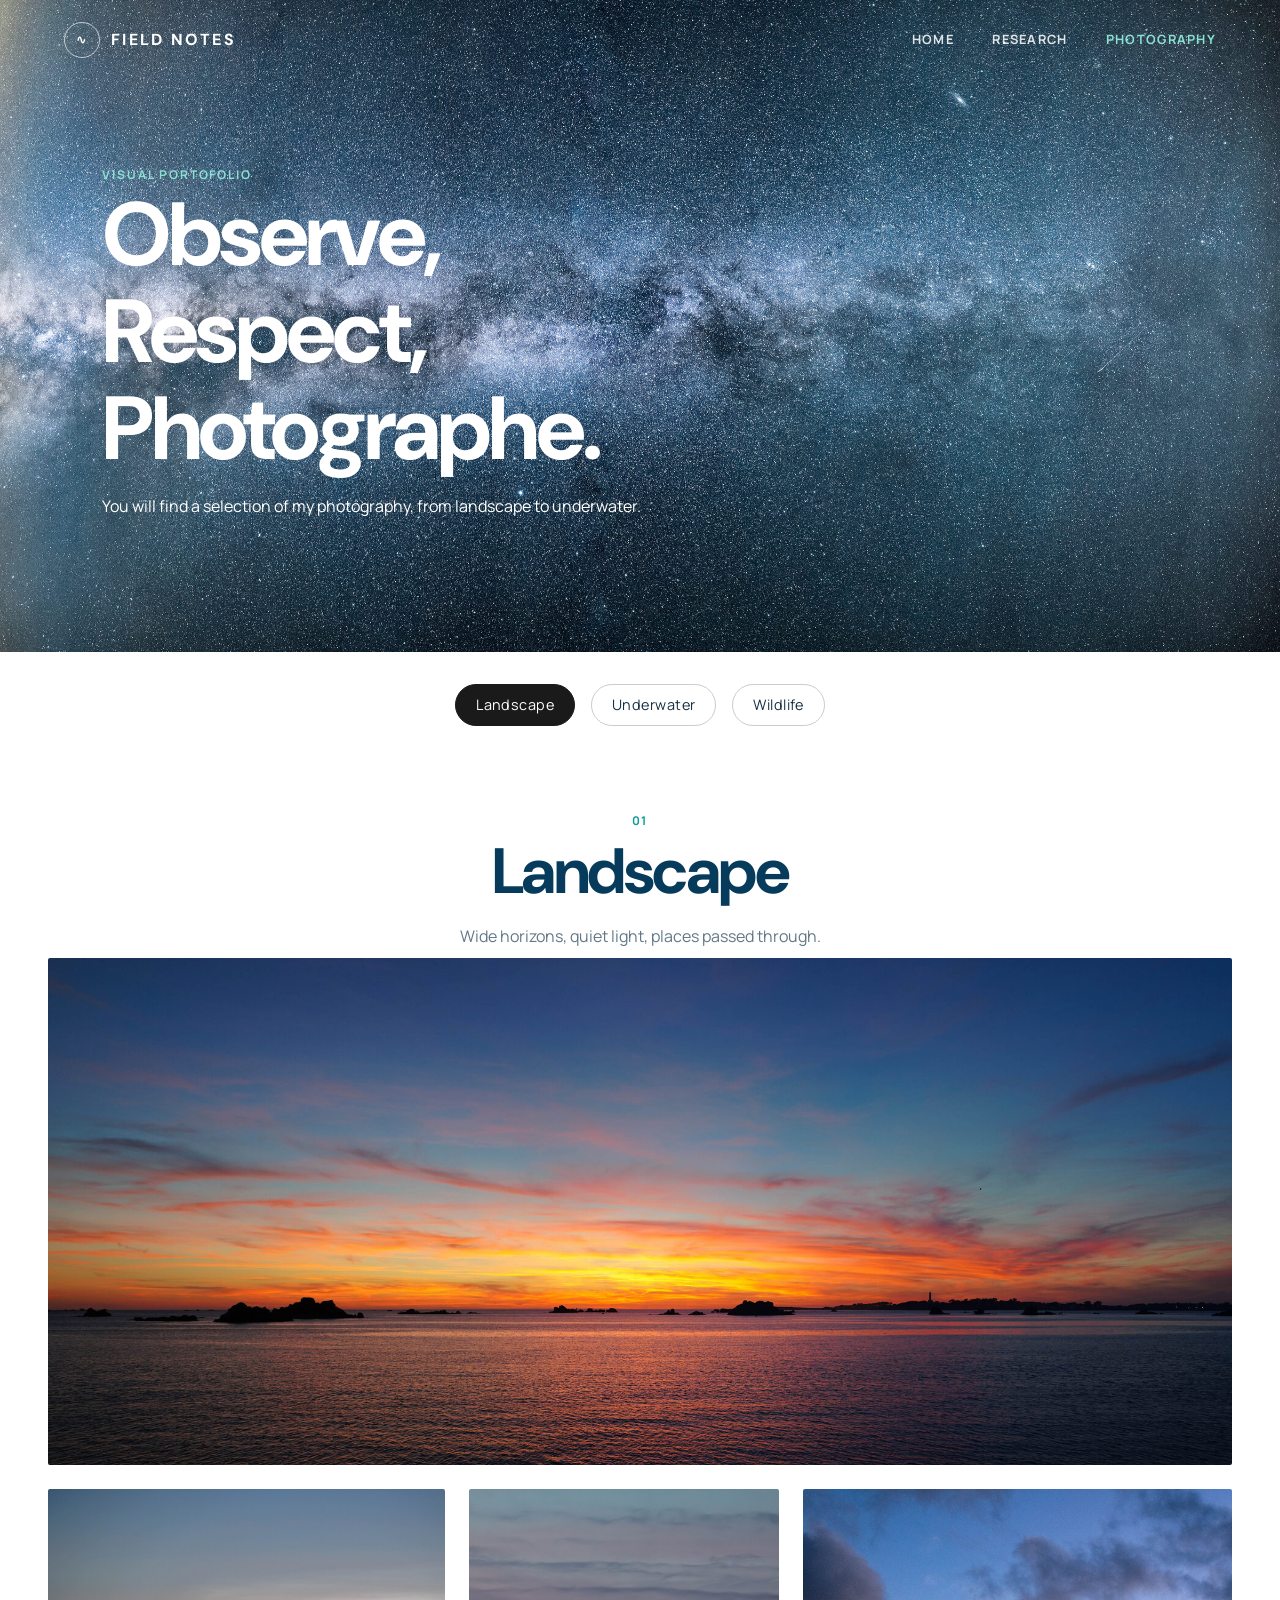
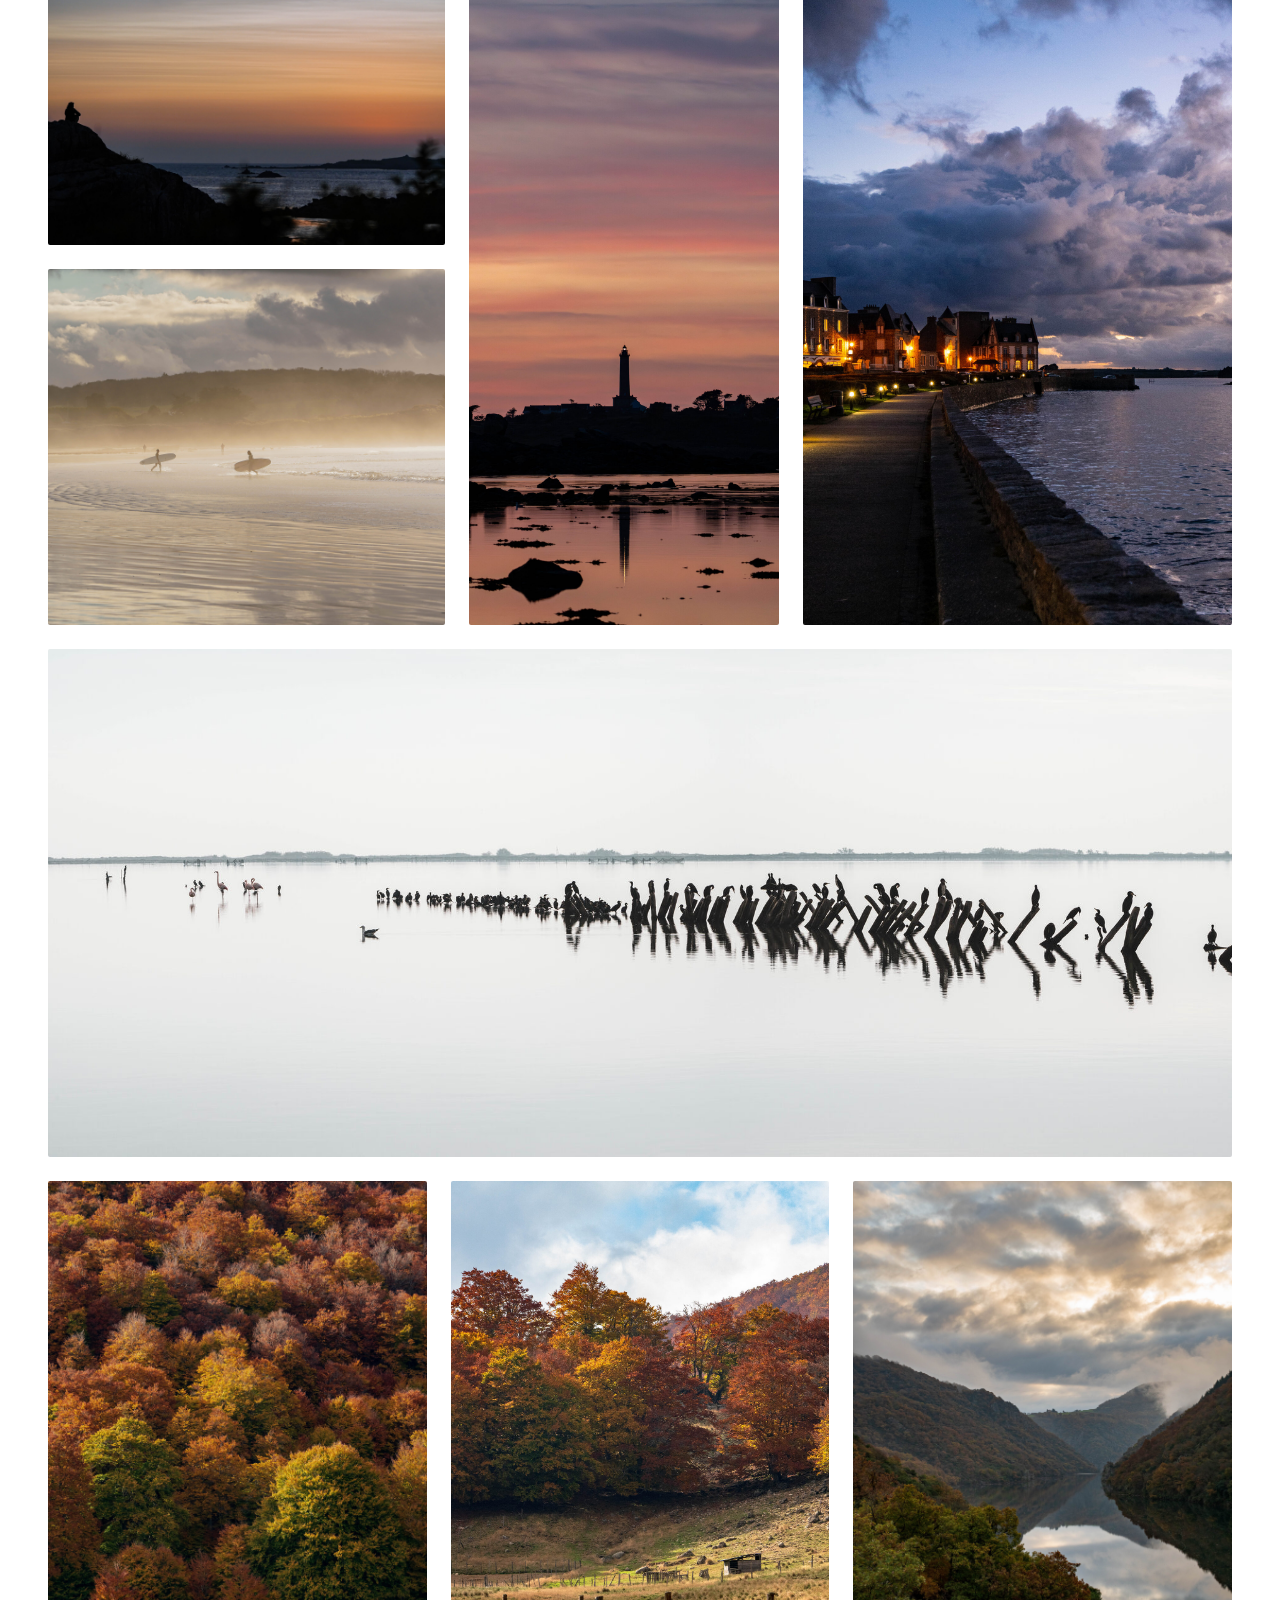
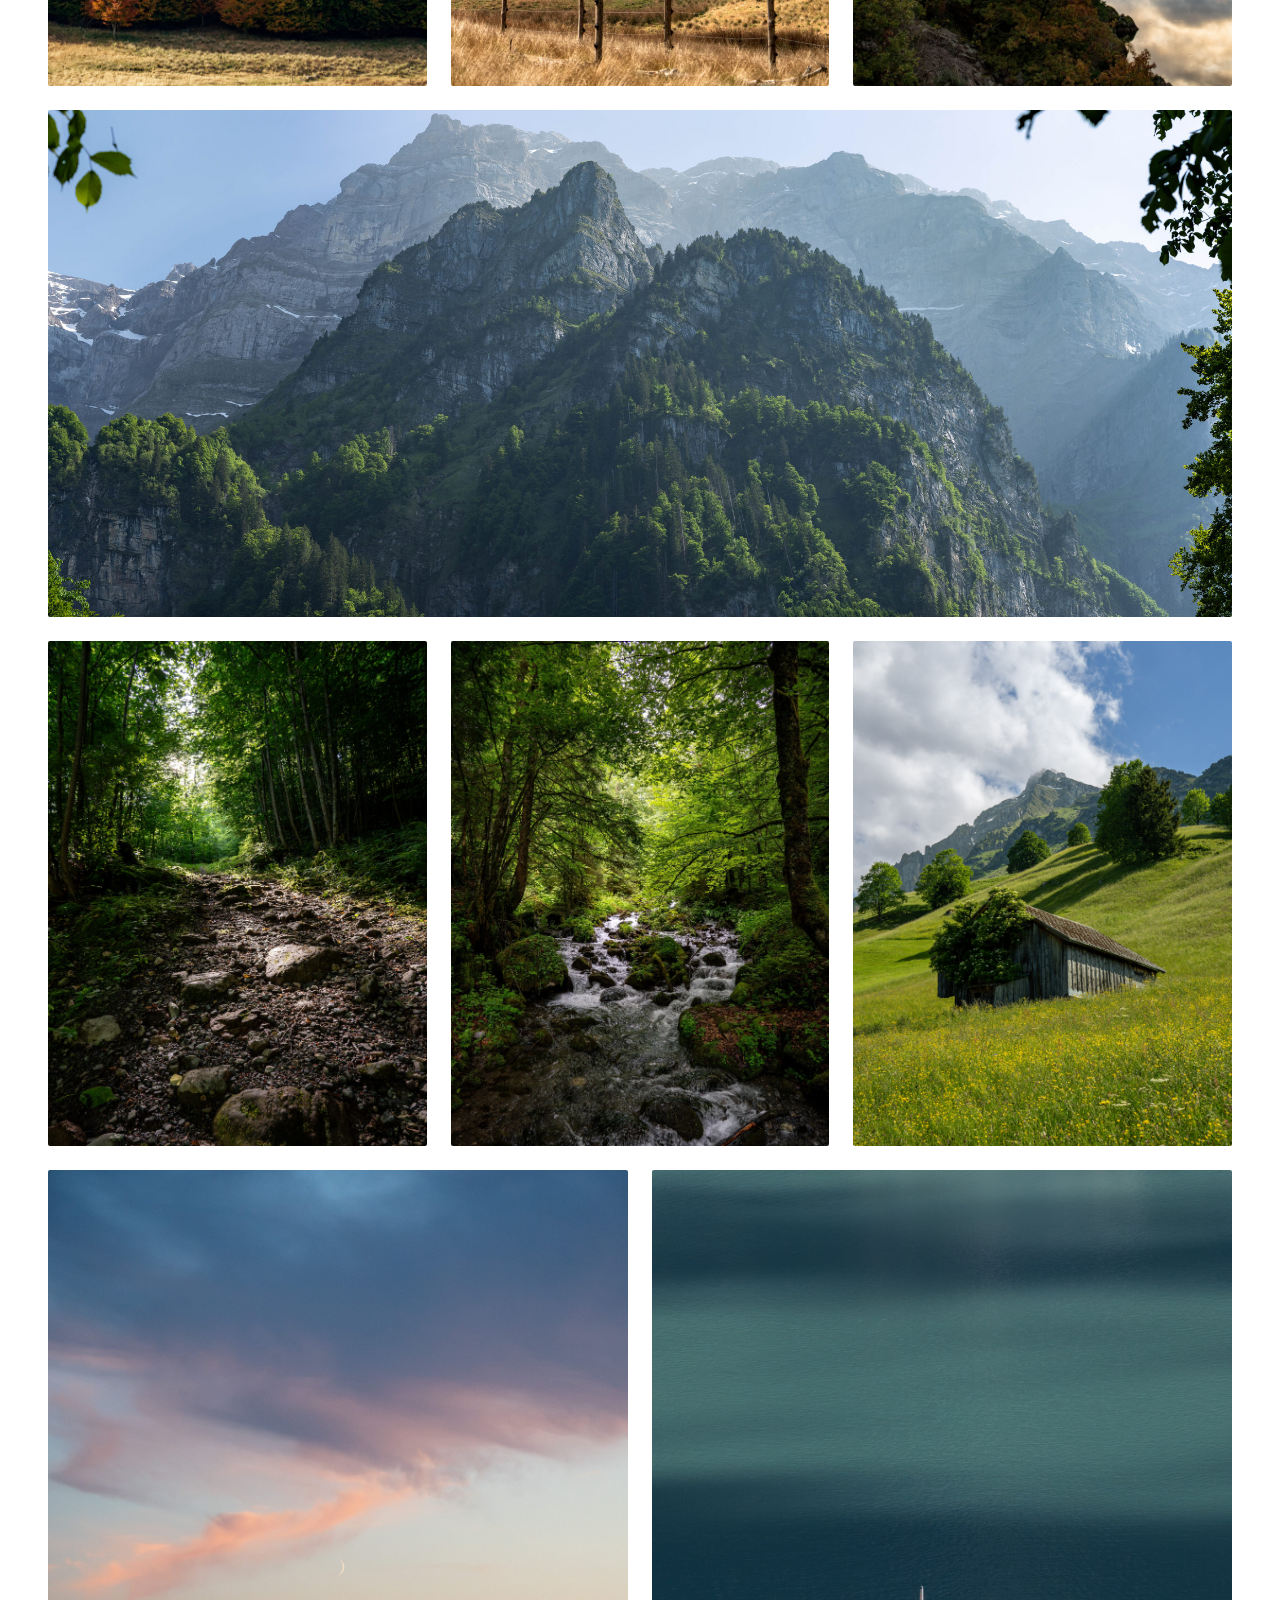
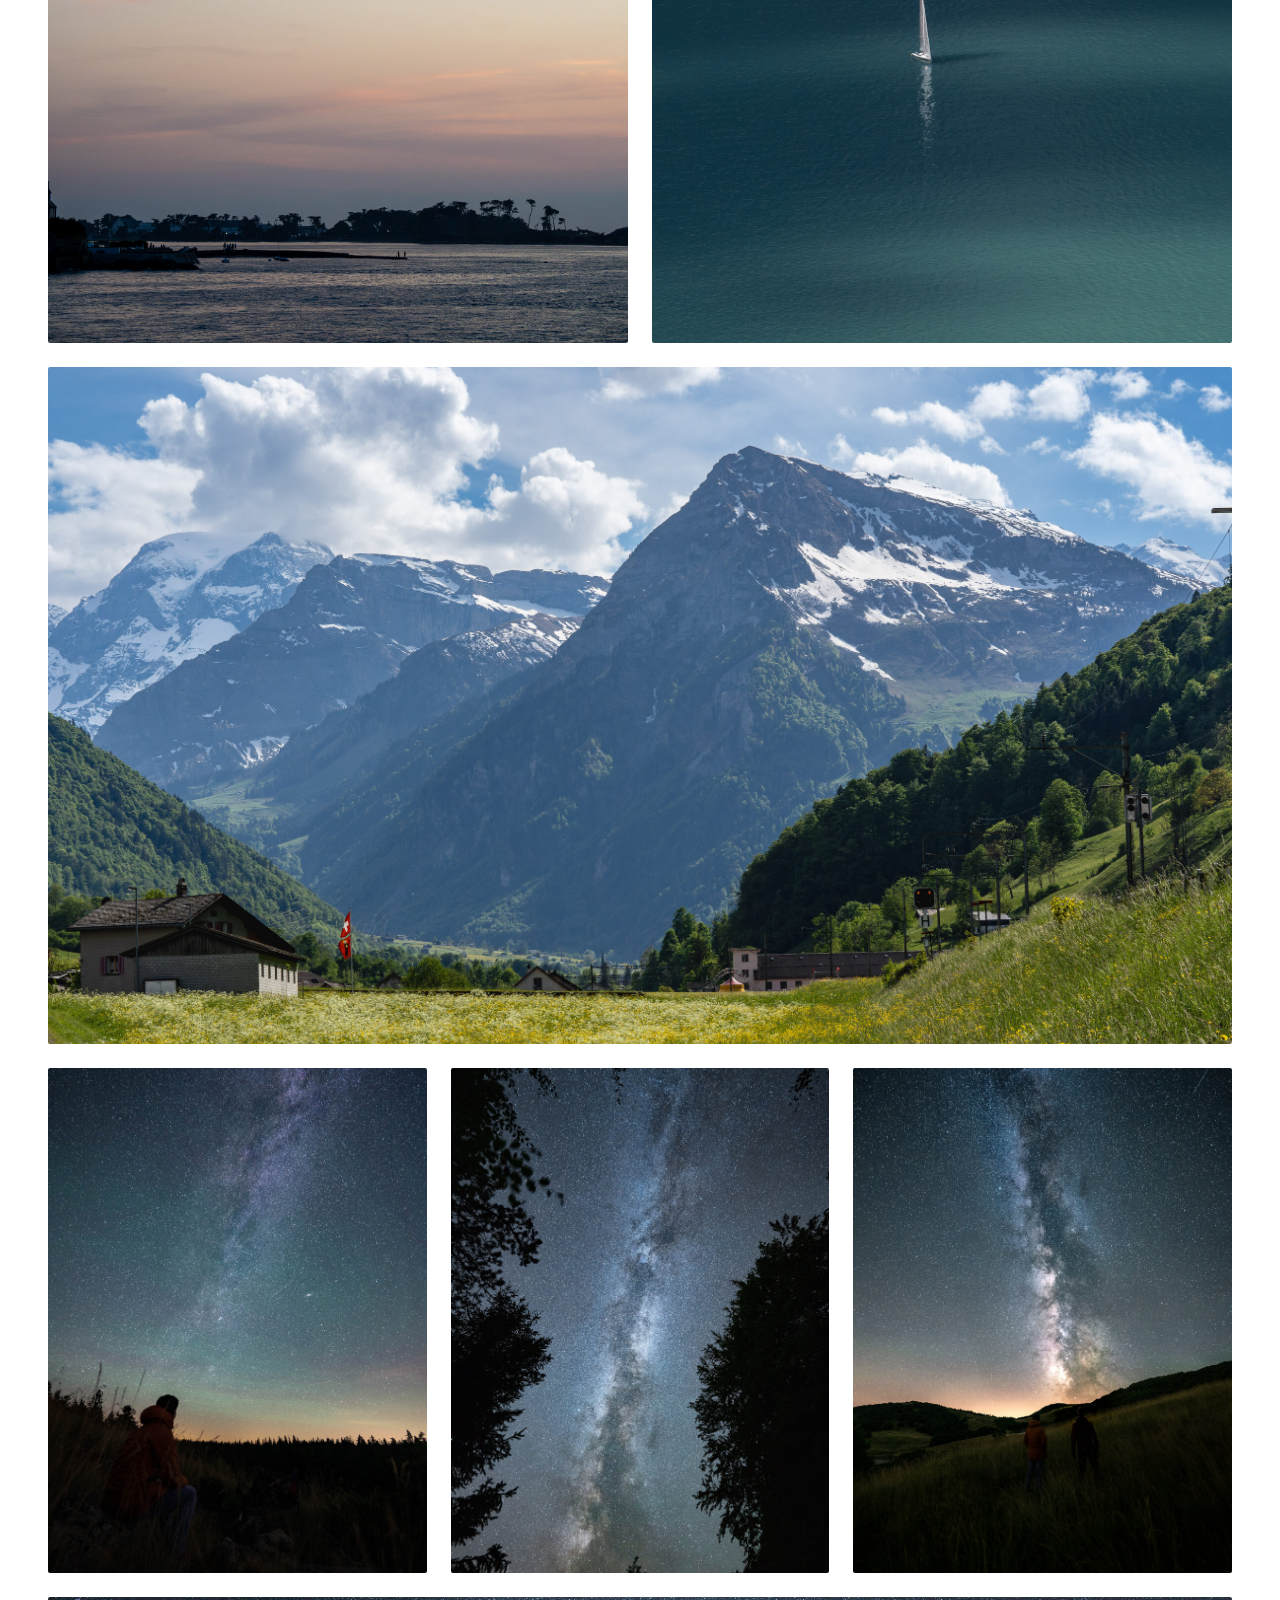
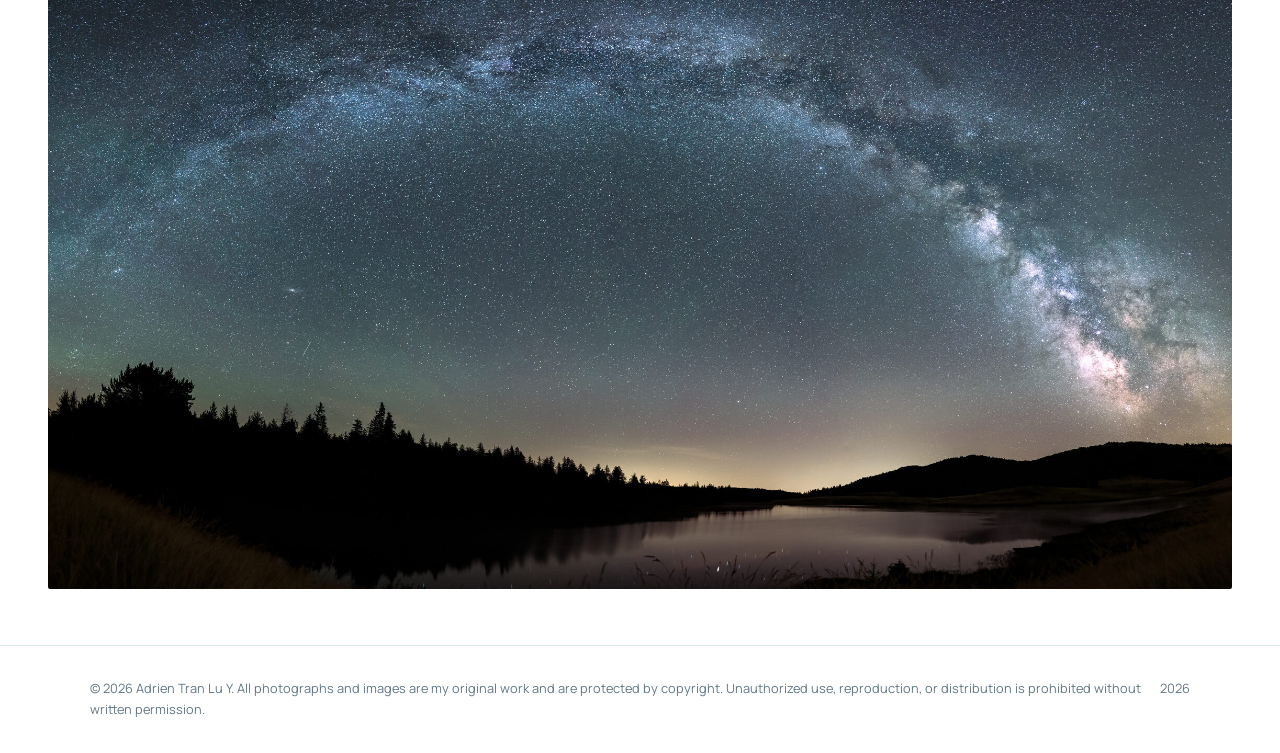
==== photography.html @ f04285f2 "Initial website upload" ====
<!doctype html>
<html lang="en">
    <head>
        <meta charset="utf-8" />
        <meta name="viewport" content="width=device-width, initial-scale=1" />
        <meta name="description" content="Field Notes — research and photography portfolio" />
        <title>Photography · Field Notes</title>
        <link rel="stylesheet" href="css/style.css" />
    </head>
    <body>
        <header class="site-header">
            <nav class="navbar" aria-label="Primary navigation">
                <a class="brand" href="index.html"><span class="brand-mark">∿</span><span>Field Notes</span></a>
                <div class="nav-links">
                    <a href="index.html">Home</a><a href="research.html">Research</a
                    ><a href="photography.html" aria-current="page">Photography</a>
                </div>
            </nav>
        </header>
        <main>
            <section
                class="project-hero"
                style="
                    position: relative;
                    background-image: url(&quot;images/banner3.jpg&quot;);
                    background-size: cover;
                    background-position: center;
                    overflow: hidden;
                ">
                <div class="section-heading">
                    <span style="color: #8be2d4" class="kicker">Visual Portofolio</span>
                    <h1 style="color: #ffffff">Observe, Respect, Photographe.</h1>
                    <p style="color: #ffffff">
                        You will find a selection of my photography, from landscape to underwater.
                    </p>
                </div>
            </section>

            <!-- Filter tabs -->
            <div class="gallery-tabs">
                <input type="radio" name="gallery-filter" id="tab-landscape" checked hidden />
                <input type="radio" name="gallery-filter" id="tab-underwater" hidden />
                <input type="radio" name="gallery-filter" id="tab-wildlife" hidden />

                <div class="tabs-nav">
                    <label for="tab-landscape">Landscape</label>
                    <label for="tab-underwater">Underwater</label>
                    <label for="tab-wildlife">Wildlife</label>
                </div>
                <!-- Landscape panel -->
                <div class="gallery-panel" data-group="landscape">
                    <section style="padding-left: 3rem; padding-right: 3rem" class="page-shell">
                        <div class="section-heading">
                            <span class="kicker">01</span>
                            <h2>Landscape</h2>
                            <p>Wide horizons, quiet light, places passed through.</p>
                        </div>
                        <div class="gallery">
                            <!-- Panoramic photo -->
                            <figure class="album album--wide">
                                <img src="images/pano1.jpg" alt="Placeholder panoramic landscape photograph" />
                            </figure>
                        </div>

                        <div class="gallery gallery--mosaic">
                            <figure class="album mosaic-item-1">
                                <div class="mosaic-media">
                                    <img
                                        src="images/landscape1.jpg"
                                        alt="Placeholder wildlife photograph"
                                        style="object-position: 30% 80%" />
                                </div>
                            </figure>

                            <figure class="album mosaic-item-2">
                                <div class="mosaic-media">
                                    <img src="images/landscape2.jpg" alt="Placeholder wildlife photograph" />
                                </div>
                            </figure>

                            <figure class="album mosaic-item-3">
                                <div class="mosaic-media">
                                    <img src="images/landscape3.jpg" alt="Placeholder wildlife photograph" />
                                </div>
                            </figure>

                            <figure class="album mosaic-item-4">
                                <div class="mosaic-media">
                                    <img
                                        src="images/landscape4.jpg"
                                        alt="Placeholder wildlife photograph"
                                        style="object-position: 20% 60%" />
                                </div>
                            </figure>
                        </div>
                        <div class="gallery">
                            <!-- Panoramic photo -->
                            <figure class="album album--wide">
                                <img src="images/pano2.jpg" alt="Placeholder panoramic landscape photograph" />
                            </figure>
                        </div>
                        <div class="gallery">
                            <!-- Three vertical photos -->
                            <figure class="album album--tall">
                                <img src="images/landscape5.jpg" alt="Placeholder vertical landscape photograph" />
                            </figure>
                            <figure class="album album--tall">
                                <img src="images//landscape6.jpg" alt="Placeholder vertical landscape photograph" />
                            </figure>
                            <figure class="album album--tall">
                                <img src="images//landscape7.jpg" alt="Placeholder vertical landscape photograph" />
                            </figure>
                        </div>
                        <div class="gallery">
                            <!-- Panoramic photo -->
                            <figure class="album album--wide">
                                <img src="images/landscape8.jpg" alt="Placeholder panoramic landscape photograph" />
                            </figure>
                        </div>
                        <div class="gallery">
                            <!-- Duo of photos -->
                            <figure class="album album--tall">
                                <img
                                    src="images/landscape9.jpg"
                                    alt="Placeholder duo landscape photograph"
                                    style="object-position: top" />
                            </figure>
                            <figure class="album album--tall">
                                <img
                                    src="images/landscape10.jpg"
                                    alt="Placeholder duo landscape photograph"
                                    style="object-position: top" />
                            </figure>
                            <figure class="album album--tall">
                                <img src="images/landscape11.jpg" alt="Placeholder duo landscape photograph" />
                            </figure>
                            <figure class="album album--pair">
                                <img
                                    src="images/landscape12.jpg"
                                    alt="Placeholder duo landscape photograph"
                                    style="aspect-ratio: 1.5/ 2" />
                            </figure>
                            <figure class="album album--pair">
                                <img
                                    src="images/landscape13.jpg"
                                    alt="Placeholder duo landscape photograph"
                                    style="aspect-ratio: 1.5/ 2" />
                            </figure>
                        </div>
                        <div class="gallery">
                            <!-- Panoramic photo -->
                            <figure class="album album--wide">
                                <img
                                    src="images/landscape14.jpg"
                                    alt="Placeholder panoramic landscape photograph"
                                    style="aspect-ratio: 3.5 / 2; object-position: top" />
                            </figure>
                            <figure class="album album--tall">
                                <img
                                    src="images/DSC09922-Modifier.jpg"
                                    alt="Placeholder panoramic landscape photograph" />
                            </figure>
                            <figure class="album album--tall">
                                <img src="images/DSC041671.jpg" alt="Placeholder panoramic landscape photograph" />
                            </figure>
                            <figure class="album album--tall">
                                <img
                                    src="images/DSC09934-Modifier-2.jpg"
                                    alt="Placeholder panoramic landscape photograph" />
                            </figure>
                            <figure class="album album--wide">
                                <img
                                    src="images/banner33.jpg"
                                    alt="Placeholder panoramic landscape photograph"
                                    style="aspect-ratio: 4/ 2; object-position: top" />
                            </figure>
                        </div>
                    </section>
                </div>

                <!-- Underwater panel -->
                <div class="gallery-panel" data-group="underwater">
                    <section class="page-shell">
                        <div class="section-heading">
                            <span class="kicker">02</span>
                            <h2>Underwater</h2>
                            <p>Beneath the surface</p>
                        </div>
                        <div class="gallery">
                            <!-- Panoramic photo -->
                            <figure class="album album--wide">
                                <img src="images/uw1.jpg" alt="Placeholder panoramic landscape photograph" />
                            </figure>
                        </div>
                        <div class="gallery">
                            <!-- Duo of photos -->
                            <figure class="album album--pair">
                                <img
                                    src="images/uw2.jpg"
                                    alt="Placeholder duo landscape photograph"
                                    style="aspect-ratio: /2" />
                            </figure>
                            <figure class="album album--pair">
                                <img src="images/DSC04705.jpg" alt="Placeholder duo landscape photograph" />
                            </figure>
                            <figure class="album album--pair">
                                <img
                                    src="images/DSC03110-Avec accentuation-Bruit.jpg"
                                    alt="Placeholder duo landscape photograph" />
                            </figure>
                            <figure class="album album--pair">
                                <img
                                    src="images/DSC03451-Avec accentuation-Bruit.jpg"
                                    alt="Placeholder duo landscape photograph" />
                            </figure>
                        </div>
                        <div class="gallery">
                            <!-- Panoramic photo -->
                            <figure class="album album--wide">
                                <img src="images/uw.jpg" alt="Placeholder panoramic landscape photograph" />
                            </figure>
                        </div>
                        <div class="gallery">
                            <!-- Duo of photos -->
                            <figure class="album album--pair">
                                <img
                                    src="images/DSC03944-Avec accentuation-Bruit.jpg"
                                    alt="Placeholder duo landscape photograph" />
                            </figure>
                            <figure class="album album--pair">
                                <img src="images/banner2.jpg" alt="Placeholder duo landscape photograph" />
                            </figure>
                            <figure class="album album--pair">
                                <img
                                    src="images/DSC04316-Avec accentuation-Bruit-2.jpg"
                                    alt="Placeholder duo landscape photograph"
                                    style="aspect-ratio: /2" />
                            </figure>
                            <figure class="album album--pair">
                                <img src="images/DSC05873.jpg" alt="Placeholder duo landscape photograph" />
                            </figure>
                        </div>
                        <div class="gallery">
                            <!-- Panoramic photo -->
                            <figure class="album album--wide">
                                <img
                                    src="images/DSC06526.jpg"
                                    alt="Placeholder panoramic landscape photograph"
                                    style="aspect-ratio: 4/ 2; object-position:" />
                            </figure>
                            <figure class="album album--pair">
                                <img src="images/uw4.jpg" alt="Placeholder duo landscape photograph" />
                            </figure>
                            <figure class="album album--pair">
                                <img src="images/uw5.jpg" alt="Placeholder duo landscape photograph" />
                            </figure>
                            <figure class="album album--tall">
                                <img
                                    src="images/DSC04952.jpg"
                                    alt="Placeholder duo landscape photograph"
                                    style="aspect-ratio: /2" />
                            </figure>
                            <figure class="album album--tall">
                                <img
                                    src="images/DSC05043-2.jpg"
                                    alt="Placeholder duo landscape photograph"
                                    style="aspect-ratio: /2" />
                            </figure>
                            <figure class="album album--tall">
                                <img
                                    src="images/DSC03729-Avec accentuation-Bruit.jpg"
                                    alt="Placeholder duo landscape photograph"
                                    style="aspect-ratio: /2" />
                            </figure>
                        </div>
                        <div class="gallery">
                            <!-- Panoramic photo -->
                            <figure class="album album--wide">
                                <img
                                    src="images/DSC08037.jpg"
                                    alt="Placeholder panoramic landscape photograph"
                                    style="aspect-ratio: 4/ 2; object-position: 0 80%" />
                            </figure>
                            <figure class="album album--pair">
                                <img
                                    src="images/DSC03886-Avec accentuation-Bruit.jpg"
                                    alt="Placeholder duo landscape photograph" />
                            </figure>
                            <figure class="album album--pair">
                                <img
                                    src="images/DSC03900-Avec accentuation-Bruit.jpg"
                                    alt="Placeholder duo landscape photograph" />
                            </figure>
                            <figure class="album album--pair">
                                <img src="images/DSC07189-2.jpg" alt="Placeholder duo landscape photograph" />
                            </figure>
                            <figure class="album album--pair">
                                <img src="images/DSC05945.jpg" alt="Placeholder duo landscape photograph" />
                            </figure>
                        </div>
                    </section>
                </div>

                <!-- Wildlife panel -->
                <div class="gallery-panel" data-group="wildlife">
                    <section class="page-shell">
                        <div class="section-heading">
                            <span class="kicker">03</span>
                            <h2>Wildlife</h2>
                            <p>Quiet, Observe, Enjoy</p>
                        </div>
                        <div class="gallery">
                            <!-- Panoramic photo -->
                            <figure class="album album--wide">
                                <img
                                    src="images/DSC02368-Modifier.jpg"
                                    alt="Placeholder panoramic landscape photograph"
                                    style="aspect-ratio: 5/ 2; object-position: 0% 75%" />
                            </figure>
                            <figure class="album album--pair">
                                <img
                                    src="images/DSC00949-Avec accentuation-Bruit.jpg"
                                    alt="Placeholder duo landscape photograph" />
                            </figure>
                            <figure class="album album--pair">
                                <img
                                    src="images/DSC01580-Avec accentuation-Bruit.jpg"
                                    alt="Placeholder duo landscape photograph" />
                            </figure>
                            <figure class="album album--tall">
                                <img
                                    src="images/DSC02394-Modifier-2.jpg"
                                    alt="Placeholder duo landscape photograph"
                                    style="aspect-ratio: /2" />
                            </figure>
                            <figure class="album album--tall">
                                <img
                                    src="images/DSC02385-Modifier-2.jpg"
                                    alt="Placeholder duo landscape photograph"
                                    style="aspect-ratio: /2" />
                            </figure>
                            <figure class="album album--tall">
                                <img
                                    src="images/DSC03342-Modifier.jpg"
                                    alt="Placeholder duo landscape photograph"
                                    style="aspect-ratio: /2" />
                            </figure>
                            <figure class="album album--wide">
                                <img
                                    src="images/DSC02284-Avec accentuation-Bruit.jpg"
                                    alt="Placeholder panoramic landscape photograph"
                                    style="aspect-ratio: 5/ 2; object-position: 0% 50%" />
                            </figure>
                            <figure class="album album--pair">
                                <img
                                    src="images/DSC02199-Modifier.jpg"
                                    alt="Placeholder duo landscape photograph"
                                    style="object-position: 90% 60%" />
                            </figure>
                            <figure class="album album--pair">
                                <img src="images/DSC02130-Modifier.jpg" alt="Placeholder duo landscape photograph" />
                            </figure>
                            <figure class="album album--pair">
                                <img
                                    src="images/DSC05243-Avec accentuation-Bruit.jpg"
                                    alt="Placeholder duo landscape photograph"
                                    style="object-position: 90% 60%" />
                            </figure>
                            <figure class="album album--pair">
                                <img src="images/DSC09189.jpg" alt="Placeholder duo landscape photograph" />
                            </figure>
                            <figure class="album album--pair">
                                <img src="images/DSC02190.jpg" alt="Placeholder panoramic landscape photograph" />
                            </figure>
                            <figure class="album album--pair">
                                <img
                                    src="images/DSC02224-Modifier.jpg"
                                    alt="Placeholder panoramic landscape photograph" />
                            </figure>
                            <figure class="album album--pair">
                                <img src="images/DSC04919.jpg" alt="Placeholder panoramic landscape photograph" />
                            </figure>
                            <figure class="album album--pair">
                                <img
                                    src="images/DSC02061.jpg"
                                    alt="Placeholder panoramic landscape photograph"
                                    style="object-position: 100% 80%" />
                            </figure>
                            <figure class="album album--wide">
                                <img
                                    src="images/DSC01311-Avec accentuation-Bruit.jpg"
                                    alt="Placeholder panoramic landscape photograph"
                                    style="aspect-ratio: 7/ 2; object-position: 0% 80%" />
                            </figure>

                            <figure class="album album--pair">
                                <img
                                    src="images/DSC01628-Avec accentuation-Bruit.jpg"
                                    alt="Placeholder panoramic landscape photograph" />
                            </figure>
                            <figure class="album album--pair">
                                <img
                                    src="images/DSC01203-Avec accentuation-Bruit.jpg"
                                    alt="Placeholder panoramic landscape photograph" />
                            </figure>
                            <figure class="album album--tall">
                                <img
                                    src="images/DSC05097-Avec accentuation-Bruit.jpg"
                                    alt="Placeholder duo landscape photograph"
                                    style="aspect-ratio: /2" />
                            </figure>
                            <figure class="album album--tall">
                                <img
                                    src="images/DSC07157.jpg"
                                    alt="Placeholder duo landscape photograph"
                                    style="object-position: 70% 80%" />
                            </figure>
                            <figure class="album album--tall">
                                <img
                                    src="images/DSC07843-Avec accentuation-Bruit.jpg"
                                    alt="Placeholder duo landscape photograph"
                                    style="aspect-ratio: /2" />
                            </figure>
                        </div>
                    </section>
                </div>
            </div>
        </main>
        <footer class="site-footer">
            <div class="footer-inner">
                <span
                    >© 2026 Adrien Tran Lu Y. All photographs and images are my original work and are protected by
                    copyright. Unauthorized use, reproduction, or distribution is prohibited without written permission. </span
                ><span> 2026</span>            </div>
        </footer>
        <script
            type="module"
            src="https://static.cloudflareinsights.com/beacon.min.js/v31edd6df95cf4e85bb4c19e7a9bdbcba1788362987495"
            integrity="sha512-iIg7k2xntmwu6/uSb5tpc/hySgZc4eoL31yB29W6tJFo2akwjPWcEqnCEdJvGexCL0KEQwVYv5BlowfhVz26hg=="
            data-cf-beacon='{"version":"2024.11.0","token":"8607d2a720d14b038279025b2b5a82e5","spa":2}'
            crossorigin="anonymous"></script>
    </body>
</html>
---- css/style.css ----
@import url("https://fonts.googleapis.com/css2?family=DM+Sans:wght@400;500;600;700&family=Manrope:wght@400;500;600;700&display=swap");
:root {
  --deep-blue: #073b5c;
  --navy: #06283d;
  --teal: #0f9d9a;
  --aqua: #8be2d4;
  --foam: #e9f7f5;
  --white: #ffffff;
  --ink: #173042;
  --muted: #627888;
  --line: #d9e9eb;
  --shadow: 0 18px 45px rgba(7, 59, 92, 0.12);
  --display: "DM Sans", "Helvetica Neue", sans-serif;
  --body: "Manrope", "Helvetica Neue", sans-serif;
}
* {
  box-sizing: border-box;
}
html {
  scroll-behavior: smooth;
}
body {
  margin: 0;
  color: var(--ink);
  background: var(--white);
  font-family: var(--body);
  line-height: 1.7;
}
a {
  color: inherit;
  text-decoration: none;
}
.site-header {
  position: absolute;
  z-index: 2;
  top: 0;
  left: 0;
  width: 100%;
  padding: 1.35rem clamp(1.25rem, 5vw, 5rem);
  color: var(--white);
}
.navbar {
  display: flex;
  align-items: center;
  justify-content: space-between;
  gap: 2rem;
  max-width: 1240px;
  margin: auto;
}
.brand {
  display: flex;
  align-items: center;
  gap: 0.7rem;
  font: 700 1rem var(--display);
  letter-spacing: 0.14em;
  text-transform: uppercase;
}
.brand-mark {
  display: grid;
  place-items: center;
  width: 2.25rem;
  height: 2.25rem;
  border: 1px solid rgba(255, 255, 255, 0.65);
  border-radius: 50%;
  font-size: 0.78rem;
}
.nav-links {
  display: flex;
  gap: clamp(1rem, 3vw, 2.5rem);
  align-items: center;
  font-size: 0.8rem;
  font-weight: 700;
  letter-spacing: 0.1em;
  text-transform: uppercase;
}
.nav-links a {
  opacity: 0.86;
  transition:
    color 0.2s ease,
    opacity 0.2s ease;
}
.nav-links a:hover,
.nav-links a[aria-current="page"] {
  color: var(--aqua);
  opacity: 1;
}
.hero {
  min-height: 680px;
  display: flex;
  align-items: flex-end;
  padding: 9rem clamp(1.25rem, 8vw, 8rem) 6rem;
  color: var(--white);
  background: linear-gradient(135deg, #073b5c 0%, #0e7184 45%, #b6eee3 125%);
  position: relative;
  isolation: isolate;
  overflow: hidden;
}
.hero::before {
  content: "";
  position: absolute;
  inset: 0;
  z-index: -1;
  background:
    linear-gradient(90deg, rgba(3, 27, 45, 0.84) 0%, rgba(3, 27, 45, 0.42) 0%, rgba(3, 27, 45, 0.06) 0%),
    url("../images/banner.jpg") center/cover;
}
.hero::after {
  content: "";
  position: absolute;
  inset: auto 0 0;
  height: 30%;
  z-index: -1;
  background: linear-gradient(transparent, rgba(3, 27, 45, 0.34));
}
.hero-content {
  max-width: 760px;
  animation: rise 0.8s ease both;
}
.eyebrow {
  margin: 0 0 1rem;
  color: var(--aqua);
  font-size: 0.75rem;
  font-weight: 700;
  letter-spacing: 0.18em;
  text-transform: uppercase;
}
h1,
h2,
h3 {
  margin: 0;
  font-family: var(--display);
  line-height: 1.08;
  letter-spacing: -0.04em;
}
.hero h1 {
  max-width: 700px;
  font-size: clamp(3.5rem, 9vw, 7.4rem);
}
.hero h1 em {
  color: var(--aqua);
  font-style: normal;
}
.hero-intro {
  max-width: 500px;
  margin: 1.8rem 0 0;
  font-size: clamp(1rem, 2vw, 1.2rem);
  color: rgba(255, 255, 255, 0.85);
}
.page-shell {
  max-width: 1600px;
  margin: auto;
  padding: 3.5rem clamp(1.25rem, 5vw, 4rem);
}
.section-heading {
  max-width: 650px;
  margin-bottom: 3.2rem;
}
.section-heading h1,
.section-heading h2 {
  font-size: clamp(1.5rem, 5vw, 4.5rem);
  color: var(--deep-blue);
}
.section-heading p {
  margin: 1rem 0 0;
  color: var(--muted);
}
.kicker {
  color: var(--teal);
  font-size: 0.75rem;
  font-weight: 700;
  letter-spacing: 0.16em;
  text-transform: uppercase;
}
.project-list {
  border-top: 1px solid var(--line);
}
.project-card {
  display: grid;
  grid-template-columns: 4rem 1fr auto;
  gap: 1.5rem;
  align-items: center;
  padding: 1.65rem 0;
  border-bottom: 1px solid var(--line);
  transition:
    padding 0.25s ease,
    background 0.2s ease;
}
.project-card:hover {
  padding-left: 1rem;
  background: linear-gradient(90deg, var(--foam), transparent);
}
.project-number {
  color: var(--teal);
  font-size: 0.8rem;
  font-weight: 700;
  letter-spacing: 0.1em;
}
.project-card h2 {
  font-size: clamp(1.4rem, 3vw, 2.15rem);
  color: var(--deep-blue);
}
.project-card p {
  margin: 0.35rem 0 0;
  color: var(--muted);
  font-size: 0.9rem;
}
.arrow {
  color: var(--teal);
  font-size: 1.5rem;
  transition: transform 0.2s;
}
.project-card:hover .arrow {
  transform: translateX(5px);
}
.project-hero {
  padding: 10rem clamp(1.25rem, 8vw, 8rem) 5rem;
  background: var(--foam);
}
.project-hero h1 {
  max-width: 800px;
  color: var(--deep-blue);
  font-size: clamp(3rem, 7vw, 6rem);
}
.project-layout {
  display: grid;
  grid-template-columns: minmax(0, 1.4fr) minmax(220px, 0.6fr);
  gap: clamp(2rem, 7vw, 7rem);
  align-items: start;
}
.project-image {
  width: 100%;
  border-radius: 2px;
  box-shadow: var(--shadow);
}
.prose p {
  color: var(--muted);
}
.external-link,
.button {
  display: inline-flex;
  align-items: center;
  gap: 0.5rem;
  margin-top: 1rem;
  padding: 0.75rem 1rem;
  border: 1px solid var(--teal);
  color: var(--deep-blue);
  font-size: 0.8rem;
  font-weight: 700;
  letter-spacing: 0.08em;
  text-transform: uppercase;
  transition:
    background 0.2s,
    color 0.2s,
    transform 0.2s;
}
.external-link:hover,
.button:hover {
  color: var(--white);
  background: var(--teal);
  transform: translateY(-2px);
}
.gallery {
  display: grid;
  grid-template-columns: repeat(12, 1fr);
  gap: 1.5rem;
}
.gallery + .gallery {
  margin-top: 1.5rem;
}
.album {
  grid-column: span 6;
  margin: 0;
}
.album:not(.album--wide):not(.album--tall):not(.album--pair):not(.mosaic-item-1):not(.mosaic-item-2):not(.mosaic-item-3):not(.mosaic-item-4):nth-child(3n) {
  grid-column: span 8;
}
.album img {
  display: block;
  width: 100%;
  aspect-ratio: 4/3;
  object-fit: cover;
  border-radius: 2px;
  transition:
    transform 0.35s,
    box-shadow 0.35s;
}
.album:hover img {
  transform: translateY(-5px);
  box-shadow: var(--shadow);
}
.album figcaption {
  padding-top: 0.8rem;
  font-size: 0.82rem;
  color: var(--muted);
}
.album figcaption strong {
  display: block;
  color: var(--deep-blue);
  font-size: 0.95rem;
}

/* Panoramic photo — full width row */
.album--wide {
  grid-column: span 12;
}
.album--wide img {
  aspect-ratio: 21 / 9;
}

/* Vertical photo — narrower column, taller aspect ratio, three per row */
.album--tall {
  grid-column: span 4;
}
.album--tall img {
  aspect-ratio: 3 / 4;
}

/* Duo of photos — two large images sharing a row */
.album--pair {
  grid-column: span 6;
}
.album--pair img {
  aspect-ratio: 4 / 3;
}

.site-footer {
  padding: 2rem clamp(1.25rem, 5vw, 4rem);
  border-top: 1px solid var(--line);
  color: var(--muted);
  font-size: 0.8rem;
}
.footer-inner {
  display: flex;
  justify-content: space-between;
  gap: 1rem;
  max-width: 1100px;
  margin: auto;
}
@keyframes rise {
  from {
    opacity: 0;
    transform: translateY(18px);
  }
  to {
    opacity: 1;
    transform: none;
  }
}
@media (max-width: 650px) {
  .site-header {
    padding-top: 1rem;
  }
  .nav-links {
    gap: 0.8rem;
    font-size: 0.67rem;
  }
  .brand {
    font-size: 0.8rem;
  }
  .brand-mark {
    width: 1.9rem;
    height: 1.9rem;
  }
  .hero {
    min-height: 620px;
    padding-bottom: 4rem;
  }
  .project-card {
    grid-template-columns: 2.2rem 1fr auto;
    gap: 0.7rem;
  }
  .project-card p {
    display: none;
  }
  .project-layout {
    grid-template-columns: 1fr;
  }
  .album,
  .album:nth-child(3n) {
    grid-column: span 12;
  }
  .album--wide,
  .album--tall,
  .album--pair {
    grid-column: span 12;
  }
  .footer-inner {
    flex-direction: column;
  }
}
.tabs-nav {
    display: flex;
    justify-content: center;
    gap: 1rem;
    margin: 2rem auto 1rem;
}

.tabs-nav label {
    padding: 0.5rem 1.25rem;
    border: 1px solid #ccc;
    border-radius: 999px;
    cursor: pointer;
    font-size: 0.9rem;
    letter-spacing: 0.03em;
    transition: background 0.2s ease, color 0.2s ease;
}

.tabs-nav label:hover {
    background: #f0f0f0;
}

/* Hide all panels by default */
.gallery-panel {
    display: none;
}

/* Show the matching panel when its radio is checked */
#tab-landscape:checked ~ .gallery-panel[data-group="landscape"],
#tab-underwater:checked ~ .gallery-panel[data-group="underwater"],
#tab-wildlife:checked ~ .gallery-panel[data-group="wildlife"] {
    display: block;
}

/* Active tab styling */
#tab-landscape:checked ~ .tabs-nav label[for="tab-landscape"],
#tab-underwater:checked ~ .tabs-nav label[for="tab-underwater"],
#tab-wildlife:checked ~ .tabs-nav label[for="tab-wildlife"] {
    background: #1a1a1a;
    color: #fff;
    border-color: #1a1a1a;
}
.gallery-panel .section-heading {
    margin: 0.5rem auto 0.5rem;
    text-align: center;
}

.gallery-panel .section-heading h2 {
    margin: 0.25rem 0;
}
/*
 * Mosaic controls: adjust --mosaic-col-1, --mosaic-col-2, and --mosaic-col-3
 * to resize the left, middle, and right columns. Change --mosaic-height
 * to resize the complete two-row composition. The middle and right photos
 * span both rows; the first two photos remain stacked in the left column.
 */
.gallery--mosaic {
    --mosaic-col-1: 1fr;
    --mosaic-col-2: 0.78fr;
    --mosaic-col-3: 1.08fr;
    --mosaic-height: clamp(32rem, 62vw, 46rem);
    --mosaic-gap: 1.5rem;

    display: grid;
    grid-template-columns: minmax(0, var(--mosaic-col-1)) minmax(0, var(--mosaic-col-2)) minmax(0, var(--mosaic-col-3));
    grid-template-rows: repeat(2, minmax(0, 1fr));
    grid-template-areas:
        "left-top middle right"
        "left-bottom middle right";
    gap: var(--mosaic-gap);
    height: var(--mosaic-height);
    margin-top: var(--mosaic-gap);
}

.gallery--mosaic .album {
    display: flex;
    min-width: 0;
    min-height: 0;
    flex-direction: column;
    grid-column: auto;
    grid-row: auto;
    margin: 0;
    overflow: hidden;
}

.gallery--mosaic .mosaic-item-1 { grid-area: left-top; }
.gallery--mosaic .mosaic-item-2 { grid-area: left-bottom; }
.gallery--mosaic .mosaic-item-3 { grid-area: middle; }
.gallery--mosaic .mosaic-item-4 { grid-area: right; }

.gallery--mosaic .mosaic-media {
    min-width: 0;
    min-height: 0;
    flex: 1 1 auto;
    overflow: hidden;
}

.gallery--mosaic .album img {
    display: block;
    width: 100%;
    height: 100%;
    min-height: 0;
    flex: none;
    aspect-ratio: auto;
    object-fit: cover;
    object-position: center;
    border-radius: 2px;
}

@media (max-width: 800px) {
    .gallery--mosaic {
        grid-template-columns: 1fr;
        grid-template-rows: repeat(4, auto);
        grid-template-areas:
            "left-top"
            "left-bottom"
            "middle"
            "right";
        height: auto;
    }

    .gallery--mosaic .album {
        grid-area: auto;
    }

    .gallery--mosaic .mosaic-item-1 { grid-area: left-top; }
    .gallery--mosaic .mosaic-item-2 { grid-area: left-bottom; }
    .gallery--mosaic .mosaic-item-3 { grid-area: middle; }
    .gallery--mosaic .mosaic-item-4 { grid-area: right; }

    .gallery--mosaic .mosaic-media {
        flex: none;
    }

    .gallery--mosaic .album img {
        height: auto;
        aspect-ratio: 4 / 3;
    }
}

/* ===== COMPREHENSIVE IMAGE PROTECTION ===== */
img {
  pointer-events: none !important;
  user-select: none !important;
  -webkit-user-drag: none !important;
  -webkit-touch-callout: none !important;
  cursor: default !important;
}

/* Allow interaction with links that contain images */
a img {
  pointer-events: auto !important;
  cursor: pointer !important;
}

/* Special cases for your specific elements */
.profile-photo img,
.project-card img,
.research-img img {
  pointer-events: none !important;
  -webkit-user-drag: none !important;
}




/* Disable clicks on ALL images (gallery + banner) */
.project-hero,
.hero,
.gallery img,
.album img,
.project-image,
.mosaic-media img {
  pointer-events: none !important;
  user-select: none !important;
  -webkit-user-drag: none !important;
  -webkit-touch-callout: none !important;
  cursor: default !important;
}
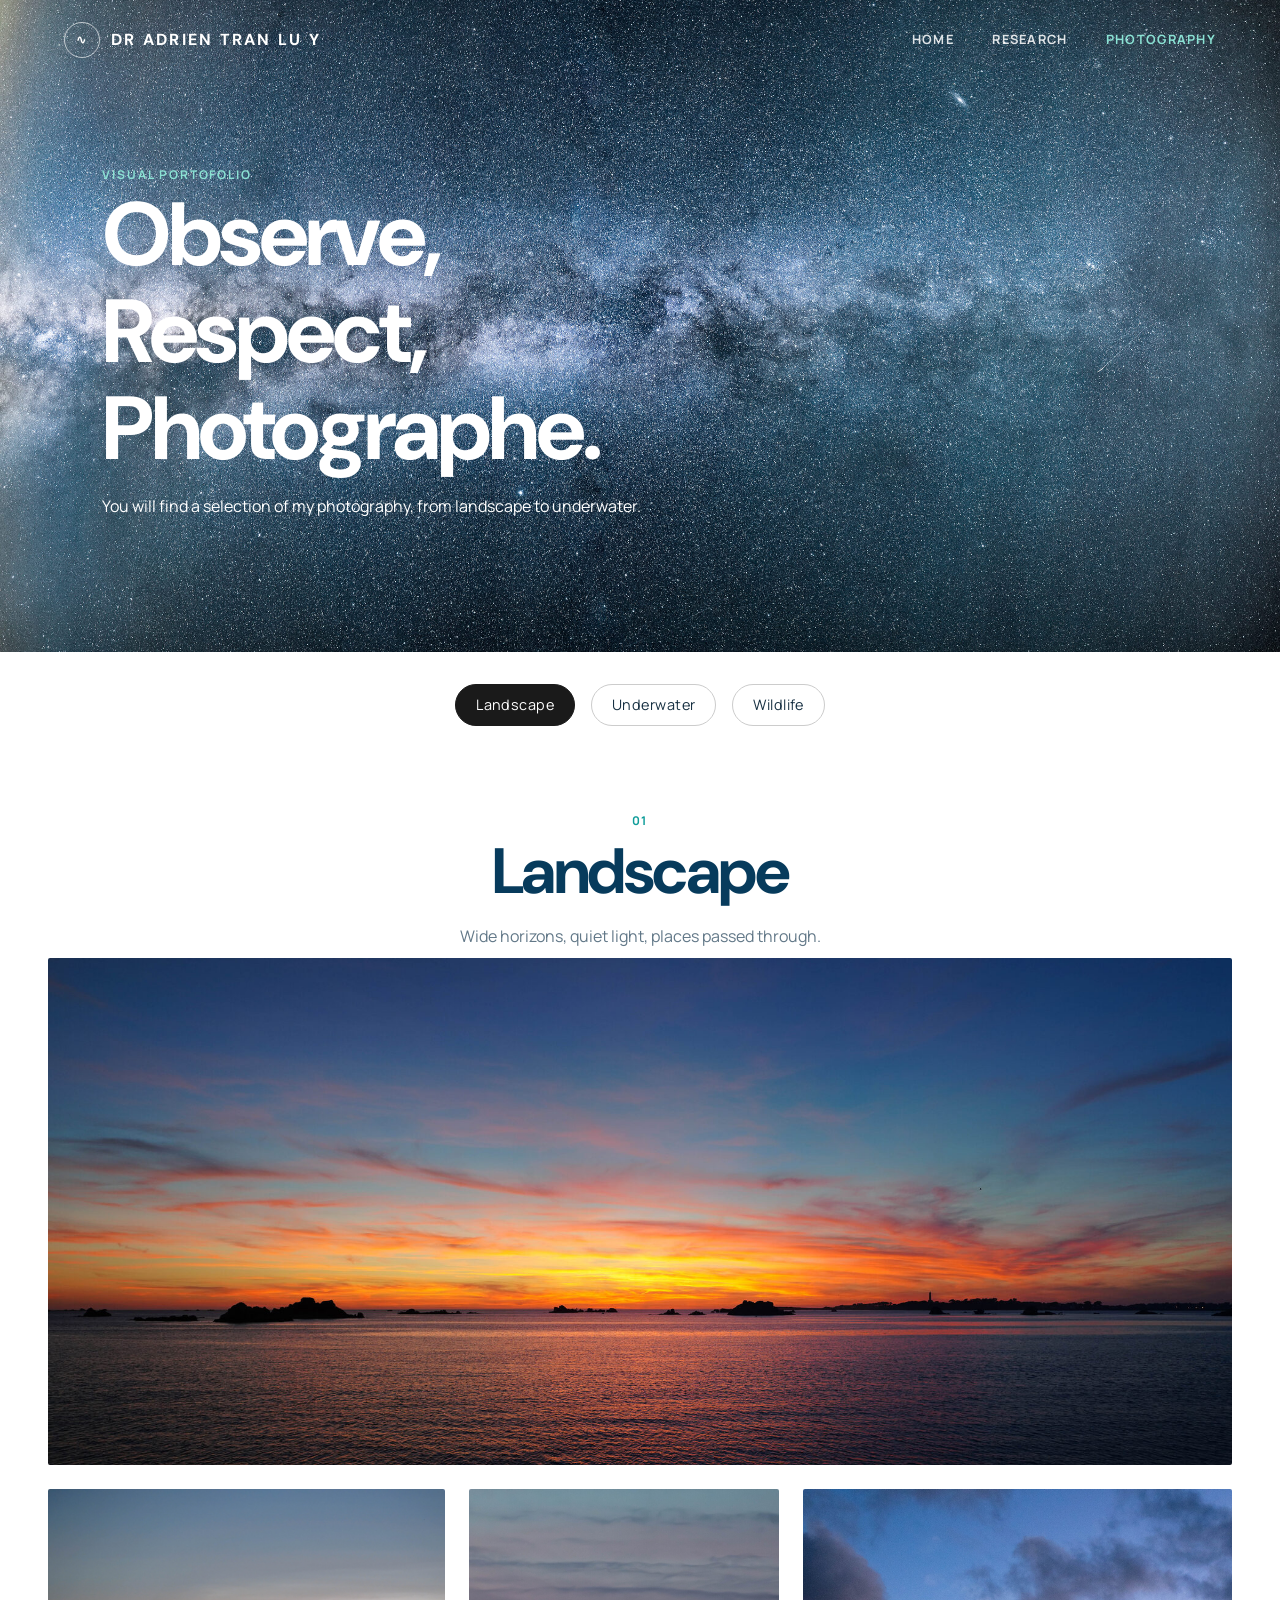
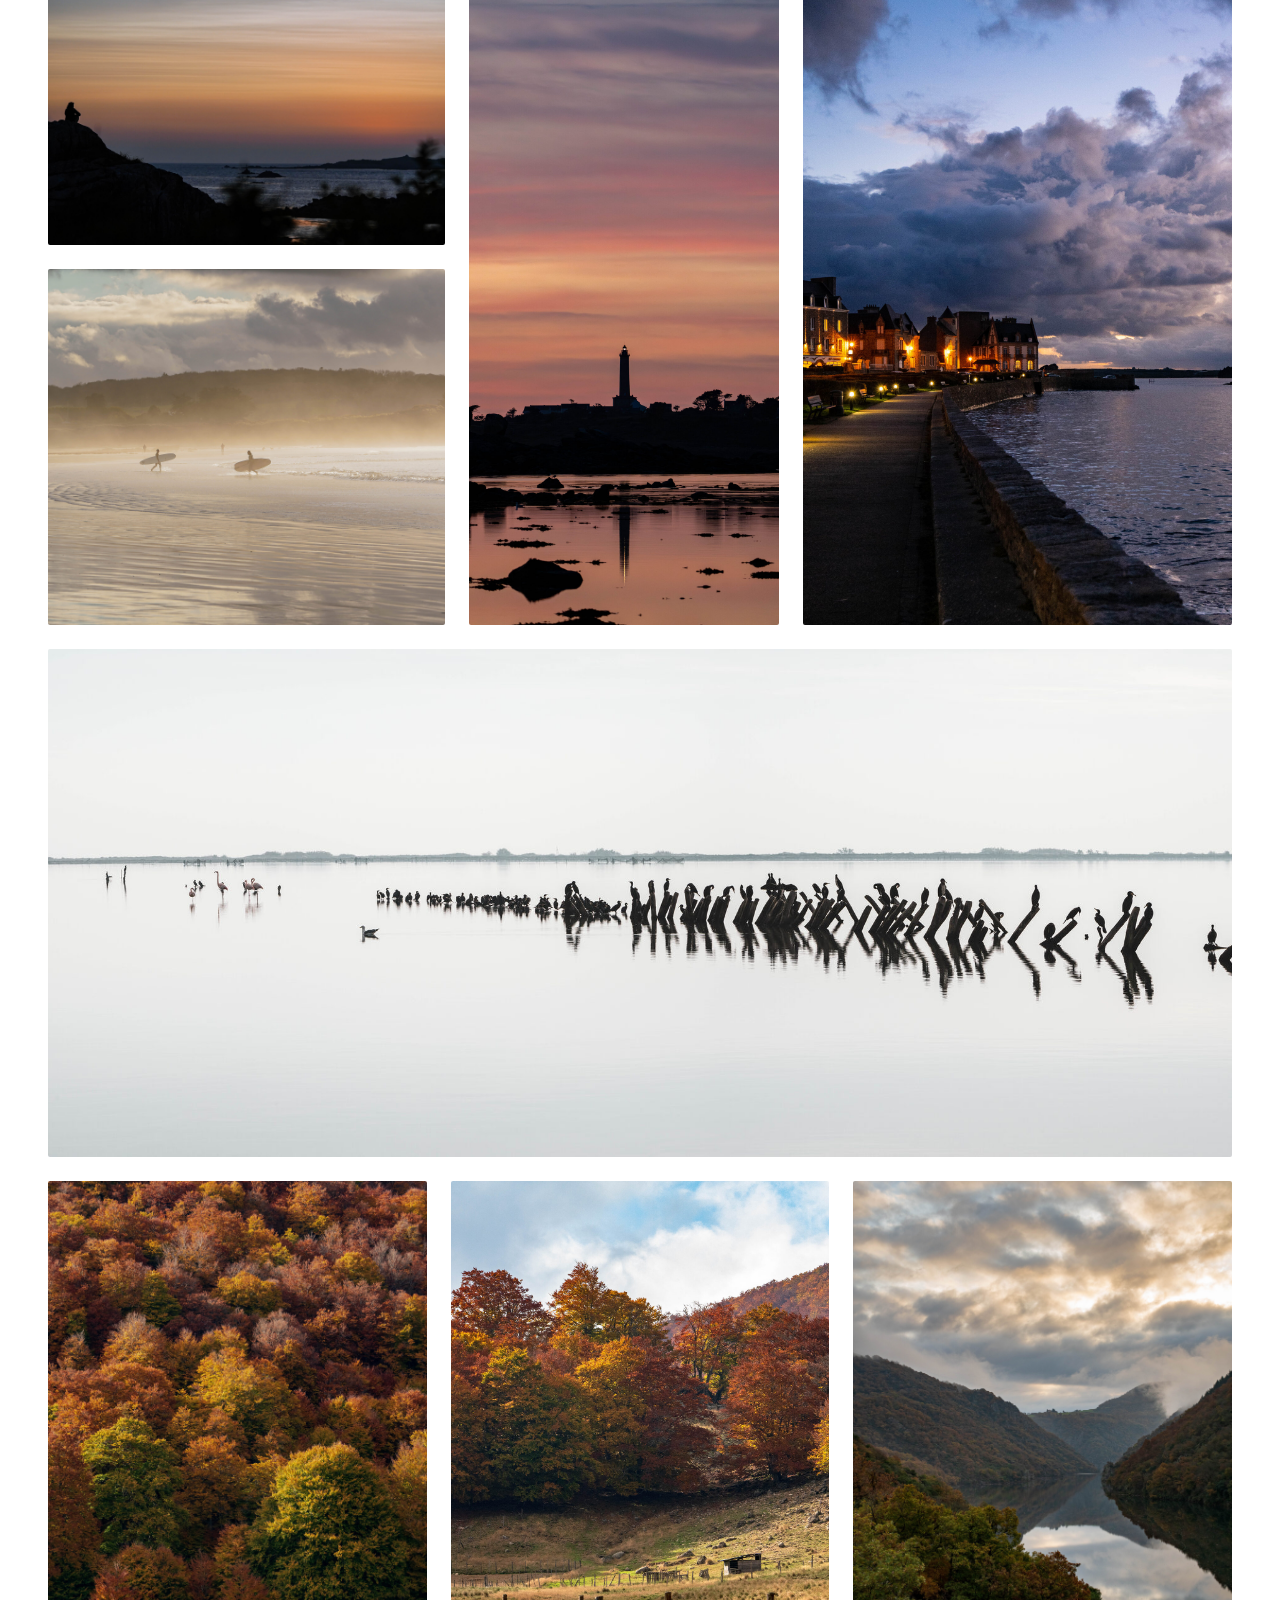
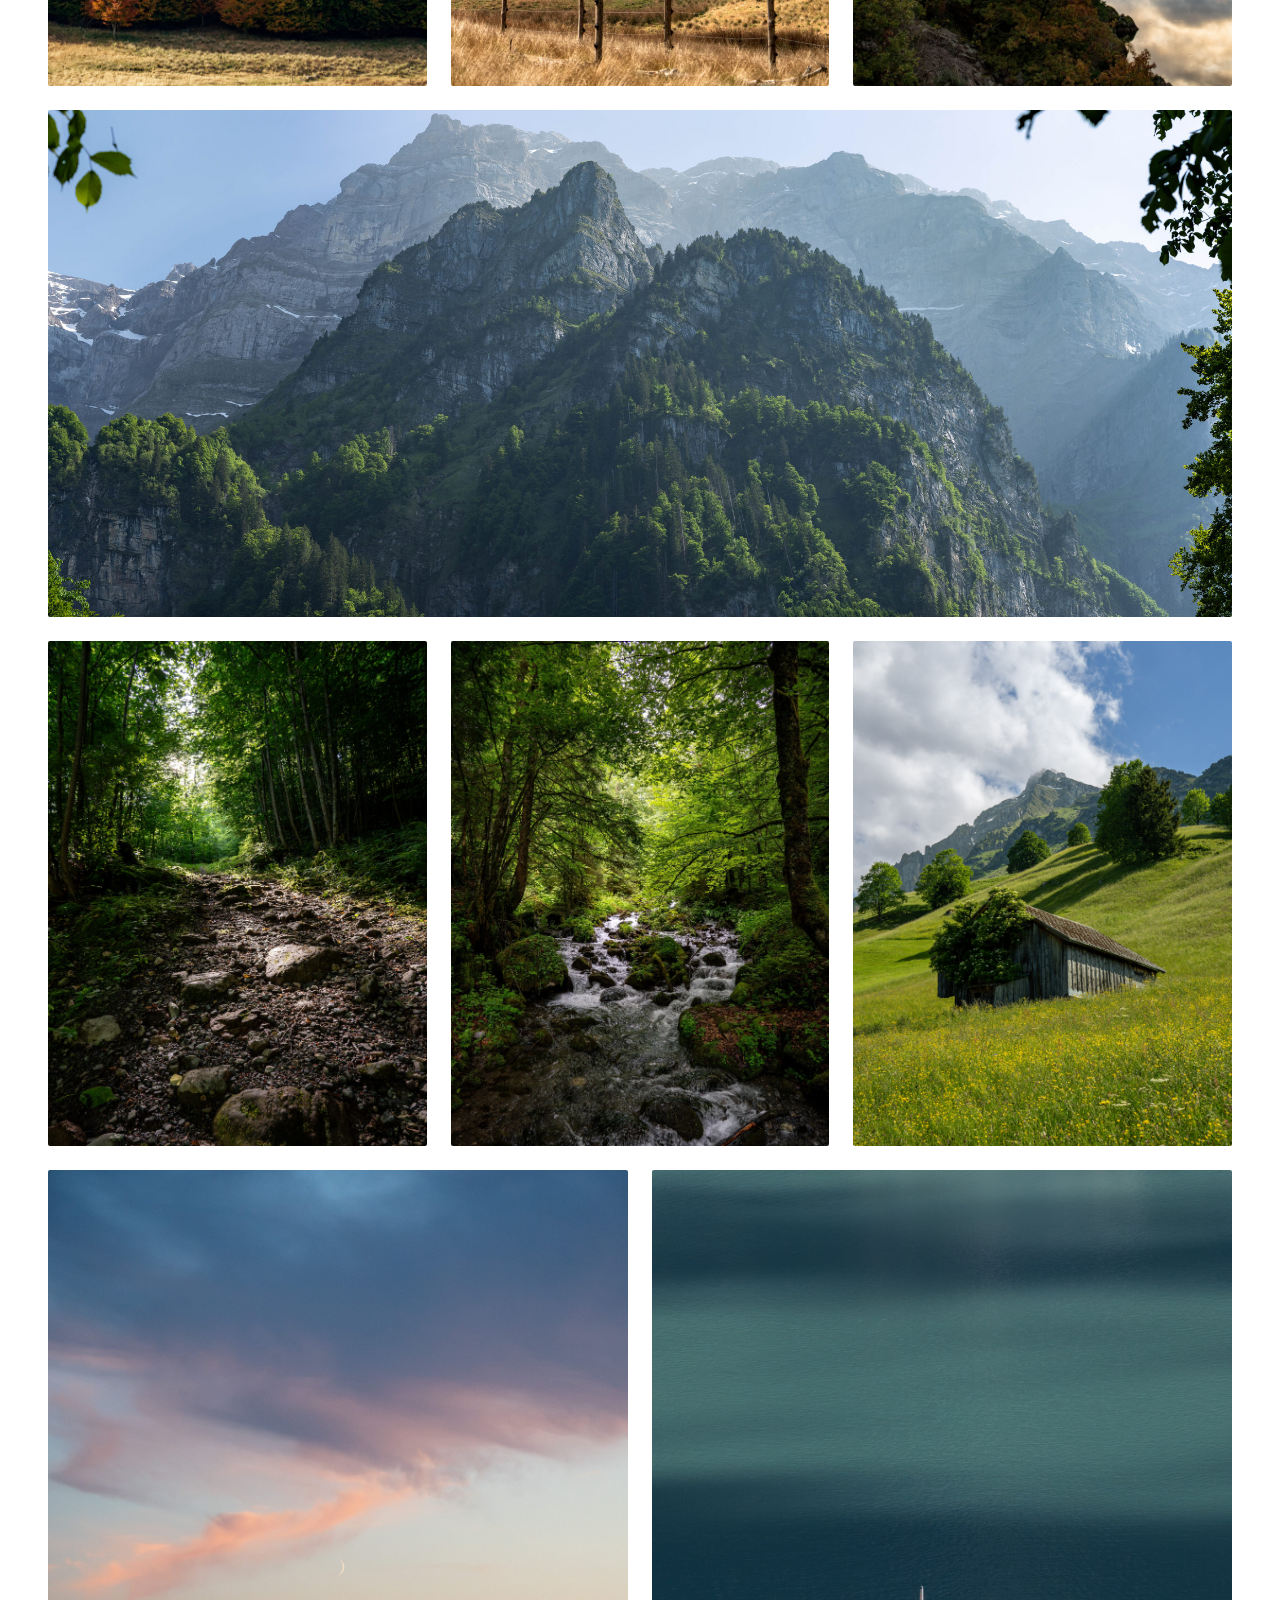
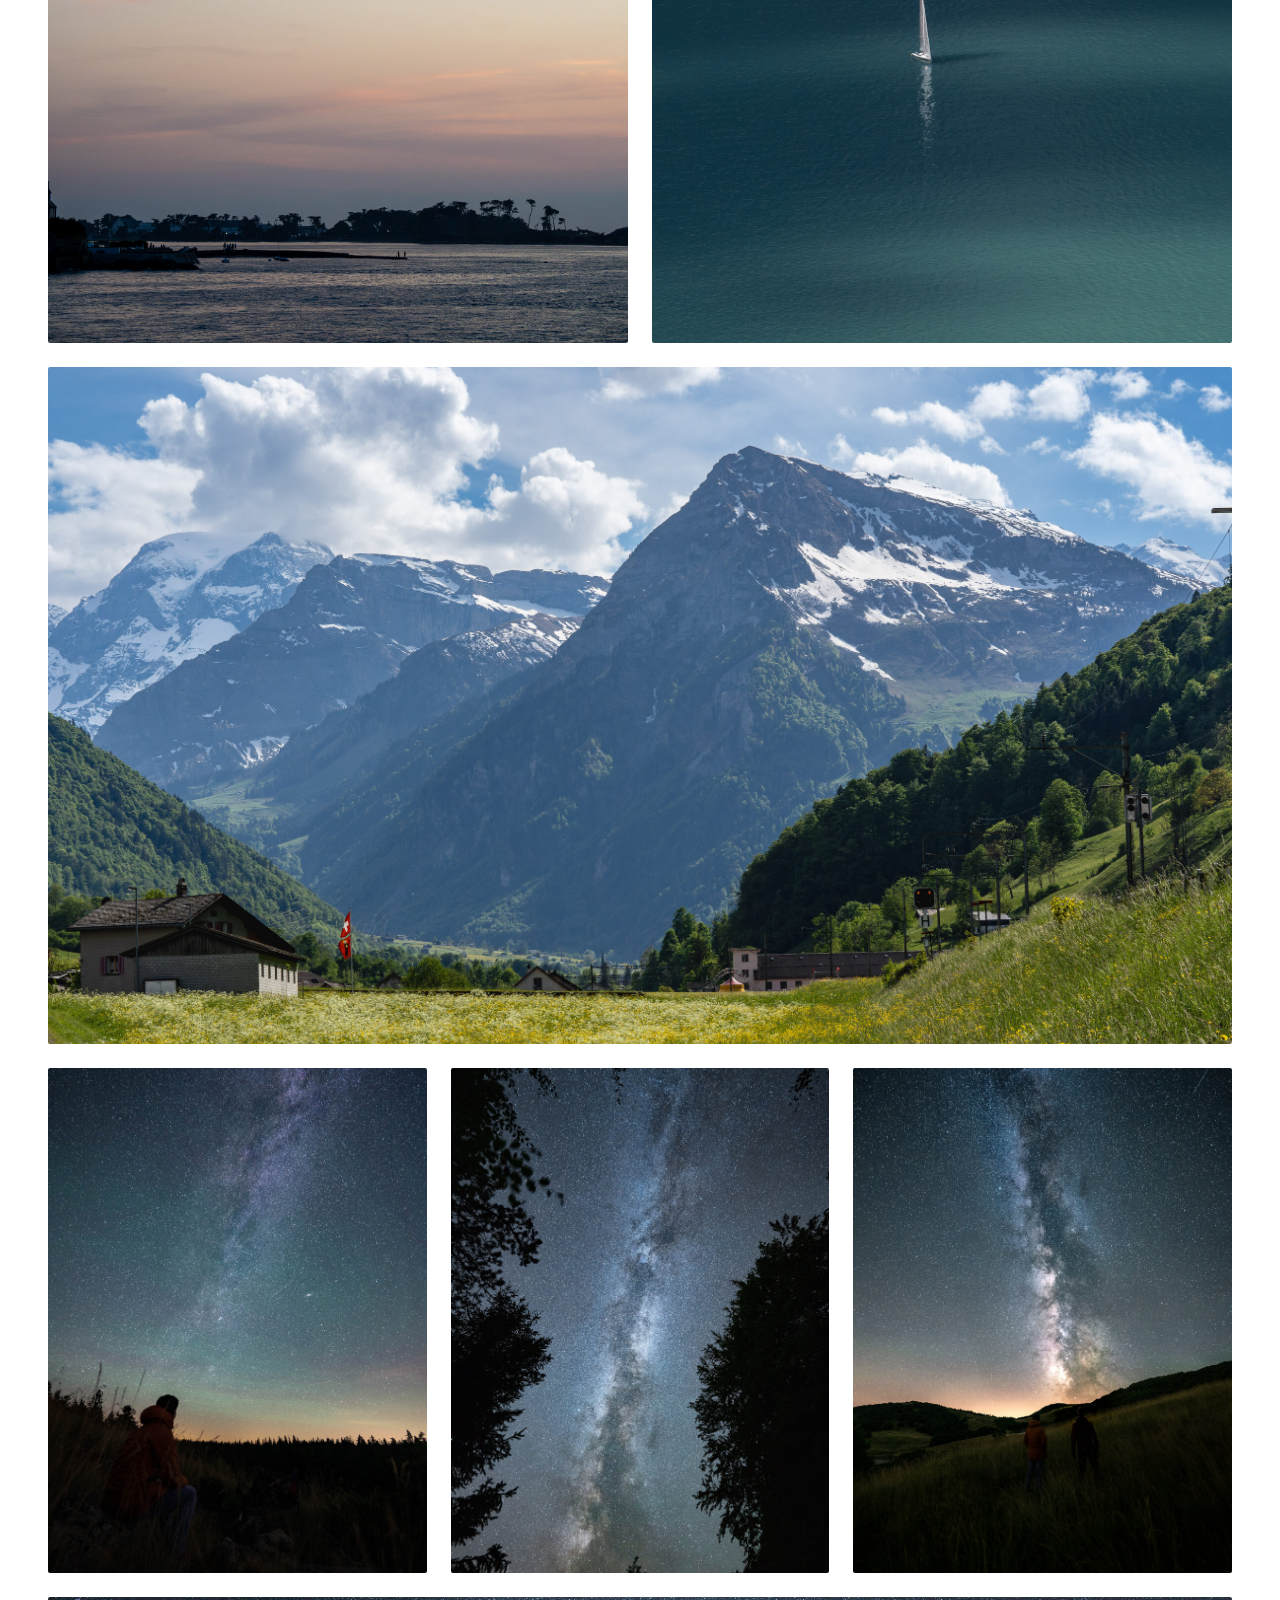
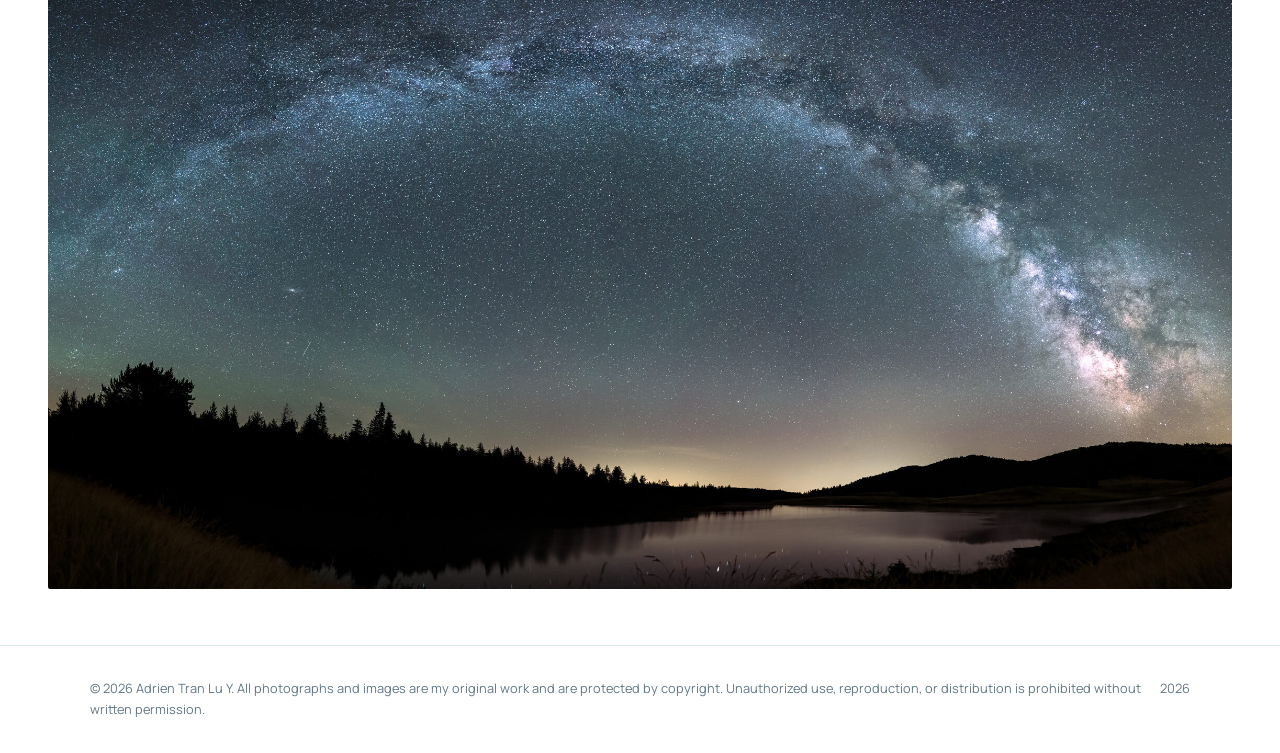
==== commit 4e7533ef: "Update photography.html" ====
--- a/photography.html
+++ b/photography.html
@@ -3,14 +3,14 @@
     <head>
         <meta charset="utf-8" />
         <meta name="viewport" content="width=device-width, initial-scale=1" />
-        <meta name="description" content="Field Notes — research and photography portfolio" />
-        <title>Photography · Field Notes</title>
+        <meta name="description" content="Research and photography portfolio" />
+        <title>Photography </title>
         <link rel="stylesheet" href="css/style.css" />
     </head>
     <body>
         <header class="site-header">
             <nav class="navbar" aria-label="Primary navigation">
-                <a class="brand" href="index.html"><span class="brand-mark">∿</span><span>Field Notes</span></a>
+                <a class="brand" href="index.html"><span class="brand-mark">∿</span><span>Dr Adrien Tran Lu Y</span></a>
                 <div class="nav-links">
                     <a href="index.html">Home</a><a href="research.html">Research</a
                     ><a href="photography.html" aria-current="page">Photography</a>
